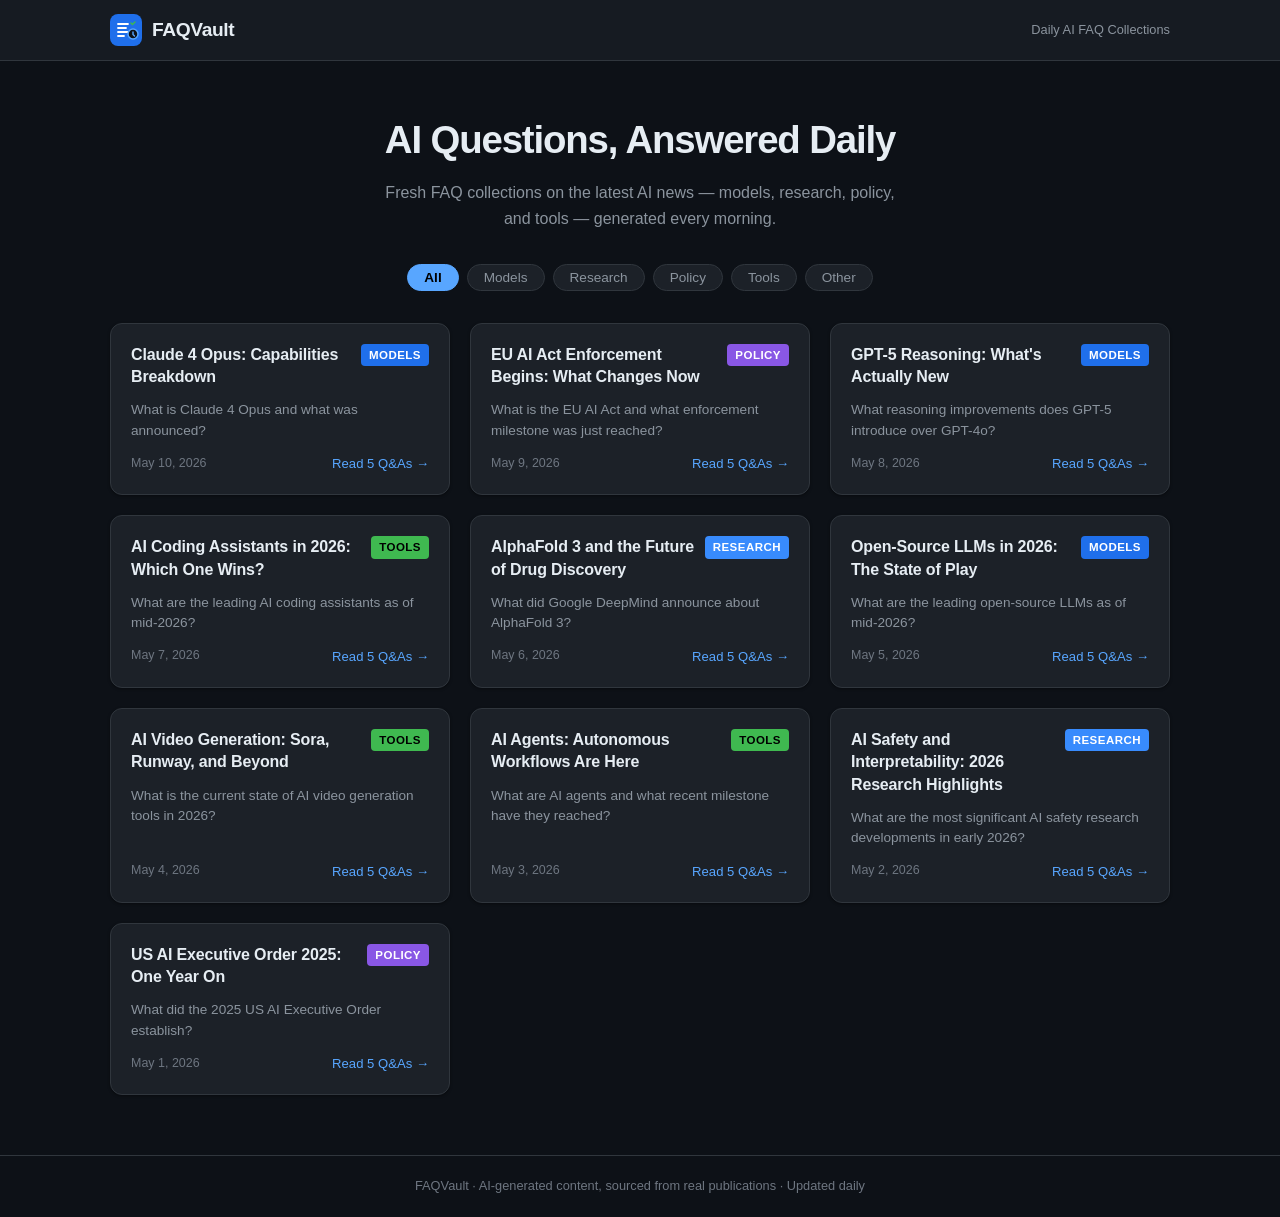
==== index.html @ 9b29792d "feat: build complete FAQVault static site - index.html + js/main.js: homepage with FAQ cards, sub-to" ====
<!DOCTYPE html>
<html lang="en">
<head>
  <meta charset="UTF-8" />
  <meta name="viewport" content="width=device-width, initial-scale=1.0" />
  <meta name="description" content="FAQVault — Daily AI-focused FAQ collections, researched and written by AI, published automatically every morning." />
  <title>FAQVault — Daily AI FAQ Collections</title>
  <link rel="stylesheet" href="css/style.css" />
</head>
<body>

  <!-- Header -->
  <header class="site-header">
    <div class="container">
      <a href="index.html" class="logo-link">
        <!-- Inline SVG logo -->
        <svg width="32" height="32" viewBox="0 0 32 32" fill="none" xmlns="http://www.w3.org/2000/svg" aria-hidden="true">
          <rect width="32" height="32" rx="8" fill="#1f6feb"/>
          <path d="M8 10h10M8 14h8M8 18h10M8 22h6" stroke="#fff" stroke-width="1.8" stroke-linecap="round"/>
          <circle cx="23" cy="20" r="5" fill="#0d1117" stroke="#58a6ff" stroke-width="1.5"/>
          <path d="M23 18v2.5l1.5 1.5" stroke="#58a6ff" stroke-width="1.4" stroke-linecap="round" stroke-linejoin="round"/>
          <path d="M21 9l1.5 1.5L25 8" stroke="#3fb950" stroke-width="1.5" stroke-linecap="round" stroke-linejoin="round"/>
        </svg>
        FAQVault
      </a>
      <span class="tagline">Daily AI FAQ Collections</span>
    </div>
  </header>

  <!-- Hero -->
  <main>
    <section class="hero">
      <div class="container">
        <h1>AI Questions, Answered Daily</h1>
        <p>Fresh FAQ collections on the latest AI news — models, research, policy, and tools — generated every morning.</p>
      </div>
    </section>

    <!-- Filter Bar -->
    <div class="container">
      <div class="filter-bar" id="filterBar">
        <button class="filter-btn active" data-topic="All">All</button>
        <button class="filter-btn" data-topic="Models">Models</button>
        <button class="filter-btn" data-topic="Research">Research</button>
        <button class="filter-btn" data-topic="Policy">Policy</button>
        <button class="filter-btn" data-topic="Tools">Tools</button>
        <button class="filter-btn" data-topic="Other">Other</button>
      </div>

      <!-- Cards Grid -->
      <div class="cards-grid" id="cardsGrid">
        <div class="empty-state"><p>Loading FAQ collections…</p></div>
      </div>
    </div>
  </main>

  <!-- Footer -->
  <footer class="site-footer">
    <div class="container">
      <p>FAQVault · AI-generated content, sourced from real publications · Updated daily</p>
    </div>
  </footer>

  <script src="js/main.js"></script>
</body>
</html>
---- css/style.css ----
/* ── FAQVault — style.css ── */

/* ── Custom Properties ── */
:root {
  --bg:          #0d1117;
  --bg-surface:  #161b22;
  --bg-card:     #1c2128;
  --border:      #30363d;
  --text:        #e6edf3;
  --text-muted:  #8b949e;
  --text-subtle: #6e7681;
  --accent:      #58a6ff;
  --accent-hover:#79b8ff;

  /* Sub-topic badge colours */
  --badge-models:   #1f6feb;
  --badge-research: #388bfd;
  --badge-policy:   #8957e5;
  --badge-tools:    #3fb950;
  --badge-other:    #d29922;

  --radius:    8px;
  --radius-lg: 12px;
  --shadow:    0 1px 3px rgba(0,0,0,0.4);
  --shadow-lg: 0 4px 16px rgba(0,0,0,0.5);
  --transition: 160ms ease;
}

/* ── Reset ── */
*, *::before, *::after { box-sizing: border-box; margin: 0; padding: 0; }
html { scroll-behavior: smooth; }
body {
  font-family: -apple-system, BlinkMacSystemFont, 'Segoe UI', Roboto, Helvetica, Arial, sans-serif;
  background: var(--bg);
  color: var(--text);
  line-height: 1.6;
  min-height: 100vh;
}
a { color: var(--accent); text-decoration: none; }
a:hover { color: var(--accent-hover); text-decoration: underline; }
img, svg { display: block; }

/* ── Layout ── */
.container {
  width: 100%;
  max-width: 1100px;
  margin: 0 auto;
  padding: 0 20px;
}

/* ── Header / Nav ── */
.site-header {
  background: var(--bg-surface);
  border-bottom: 1px solid var(--border);
  padding: 14px 0;
  position: sticky;
  top: 0;
  z-index: 100;
}
.site-header .container {
  display: flex;
  align-items: center;
  justify-content: space-between;
  gap: 16px;
}
.logo-link {
  display: flex;
  align-items: center;
  gap: 10px;
  color: var(--text);
  font-weight: 700;
  font-size: 1.2rem;
  letter-spacing: -0.02em;
}
.logo-link:hover { color: var(--accent); text-decoration: none; }
.logo-link svg { flex-shrink: 0; }
.tagline {
  font-size: 0.8rem;
  color: var(--text-muted);
  display: none;
}
@media (min-width: 480px) { .tagline { display: block; } }

/* ── Hero ── */
.hero {
  padding: 48px 0 32px;
  text-align: center;
}
.hero h1 {
  font-size: clamp(1.6rem, 4vw, 2.4rem);
  font-weight: 700;
  letter-spacing: -0.03em;
  margin-bottom: 10px;
}
.hero p {
  color: var(--text-muted);
  font-size: 1rem;
  max-width: 520px;
  margin: 0 auto;
}

/* ── Filter Bar ── */
.filter-bar {
  display: flex;
  flex-wrap: wrap;
  gap: 8px;
  padding: 0 0 32px;
  justify-content: center;
}
.filter-btn {
  background: var(--bg-card);
  border: 1px solid var(--border);
  color: var(--text-muted);
  border-radius: 20px;
  padding: 5px 16px;
  font-size: 0.85rem;
  cursor: pointer;
  transition: background var(--transition), color var(--transition), border-color var(--transition);
}
.filter-btn:hover {
  border-color: var(--accent);
  color: var(--text);
}
.filter-btn.active {
  background: var(--accent);
  border-color: var(--accent);
  color: #000;
  font-weight: 600;
}

/* ── Cards Grid ── */
.cards-grid {
  display: grid;
  grid-template-columns: repeat(auto-fill, minmax(300px, 1fr));
  gap: 20px;
  padding-bottom: 60px;
}

/* ── FAQ Card ── */
.faq-card {
  background: var(--bg-card);
  border: 1px solid var(--border);
  border-radius: var(--radius-lg);
  padding: 20px;
  display: flex;
  flex-direction: column;
  gap: 12px;
  box-shadow: var(--shadow);
  transition: border-color var(--transition), box-shadow var(--transition), transform var(--transition);
}
.faq-card:hover {
  border-color: #484f57;
  box-shadow: var(--shadow-lg);
  transform: translateY(-2px);
}
.card-header {
  display: flex;
  align-items: flex-start;
  justify-content: space-between;
  gap: 10px;
}
.faq-card h2 {
  font-size: 1rem;
  font-weight: 600;
  line-height: 1.4;
  letter-spacing: -0.01em;
}
.faq-card h2 a { color: var(--text); }
.faq-card h2 a:hover { color: var(--accent); text-decoration: none; }
.card-meta {
  display: flex;
  align-items: center;
  justify-content: space-between;
  margin-top: auto;
}
.card-date {
  font-size: 0.78rem;
  color: var(--text-subtle);
}
.card-link {
  font-size: 0.82rem;
  color: var(--accent);
  font-weight: 500;
}
.card-link:hover { color: var(--accent-hover); text-decoration: none; }
.card-preview {
  font-size: 0.85rem;
  color: var(--text-muted);
  line-height: 1.5;
  display: -webkit-box;
  -webkit-line-clamp: 3;
  -webkit-box-orient: vertical;
  overflow: hidden;
}

/* ── Sub-topic Badges ── */
.badge {
  display: inline-block;
  border-radius: 4px;
  padding: 2px 8px;
  font-size: 0.72rem;
  font-weight: 600;
  text-transform: uppercase;
  letter-spacing: 0.04em;
  white-space: nowrap;
  flex-shrink: 0;
}
.badge-Models   { background: var(--badge-models);   color: #fff; }
.badge-Research { background: var(--badge-research); color: #fff; }
.badge-Policy   { background: var(--badge-policy);   color: #fff; }
.badge-Tools    { background: var(--badge-tools);    color: #000; }
.badge-Other    { background: var(--badge-other);    color: #000; }

/* ── Empty State ── */
.empty-state {
  text-align: center;
  padding: 60px 20px;
  color: var(--text-muted);
  grid-column: 1 / -1;
}
.empty-state p { font-size: 1rem; }

/* ── FAQ Detail Page ── */
.faq-detail {
  max-width: 760px;
  margin: 0 auto;
  padding: 40px 0 80px;
}
.faq-detail-header {
  margin-bottom: 32px;
}
.faq-detail-header .back-link {
  display: inline-flex;
  align-items: center;
  gap: 6px;
  color: var(--text-muted);
  font-size: 0.88rem;
  margin-bottom: 20px;
}
.faq-detail-header .back-link:hover { color: var(--accent); text-decoration: none; }
.faq-detail-header h1 {
  font-size: clamp(1.3rem, 3vw, 1.9rem);
  font-weight: 700;
  letter-spacing: -0.03em;
  line-height: 1.3;
  margin-bottom: 12px;
}
.detail-meta {
  display: flex;
  align-items: center;
  gap: 12px;
  flex-wrap: wrap;
}
.detail-date {
  font-size: 0.85rem;
  color: var(--text-muted);
}
.copy-link-btn {
  background: var(--bg-card);
  border: 1px solid var(--border);
  color: var(--text-muted);
  border-radius: var(--radius);
  padding: 4px 12px;
  font-size: 0.8rem;
  cursor: pointer;
  transition: color var(--transition), border-color var(--transition);
}
.copy-link-btn:hover { color: var(--text); border-color: var(--accent); }
.copy-link-btn.copied { color: var(--badge-tools); border-color: var(--badge-tools); }

/* ── Accordion ── */
.accordion {
  display: flex;
  flex-direction: column;
  gap: 12px;
}
.accordion-item {
  background: var(--bg-card);
  border: 1px solid var(--border);
  border-radius: var(--radius-lg);
  overflow: hidden;
  transition: border-color var(--transition);
}
.accordion-item.open { border-color: #484f57; }
.accordion-btn {
  width: 100%;
  background: none;
  border: none;
  padding: 18px 20px;
  display: flex;
  align-items: center;
  justify-content: space-between;
  gap: 16px;
  cursor: pointer;
  text-align: left;
  color: var(--text);
  font-size: 1rem;
  font-weight: 600;
  line-height: 1.4;
  transition: background var(--transition);
}
.accordion-btn:hover { background: rgba(255,255,255,0.03); }
.accordion-btn .q-number {
  display: inline-block;
  min-width: 26px;
  height: 26px;
  line-height: 26px;
  text-align: center;
  border-radius: 50%;
  background: var(--bg-surface);
  font-size: 0.78rem;
  font-weight: 700;
  color: var(--accent);
  flex-shrink: 0;
  border: 1px solid var(--border);
}
.accordion-btn .q-text { flex: 1; }
.accordion-icon {
  width: 18px;
  height: 18px;
  flex-shrink: 0;
  color: var(--text-muted);
  transition: transform var(--transition);
}
.accordion-item.open .accordion-icon { transform: rotate(45deg); }

.accordion-body {
  max-height: 0;
  overflow: hidden;
  transition: max-height 280ms ease;
}
.accordion-item.open .accordion-body { max-height: 800px; }
.accordion-body-inner {
  padding: 0 20px 20px 62px;
  color: var(--text-muted);
  font-size: 0.93rem;
  line-height: 1.7;
}
.accordion-body-inner .answer-text { white-space: pre-line; }
.accordion-body-inner .source-line {
  display: block;
  margin-top: 12px;
  font-size: 0.8rem;
  color: var(--text-subtle);
  font-style: italic;
}

/* ── Not Found / Error ── */
.not-found {
  text-align: center;
  padding: 80px 20px;
  color: var(--text-muted);
}
.not-found h2 { font-size: 1.4rem; margin-bottom: 8px; color: var(--text); }
.not-found a { color: var(--accent); }

/* ── Footer ── */
.site-footer {
  border-top: 1px solid var(--border);
  padding: 20px 0;
  text-align: center;
  font-size: 0.8rem;
  color: var(--text-subtle);
}
.site-footer a { color: var(--text-muted); }
.site-footer a:hover { color: var(--accent); }

/* ── Responsive ── */
@media (max-width: 600px) {
  .cards-grid { grid-template-columns: 1fr; }
  .accordion-body-inner { padding-left: 20px; }
  .faq-detail { padding: 24px 0 60px; }
}
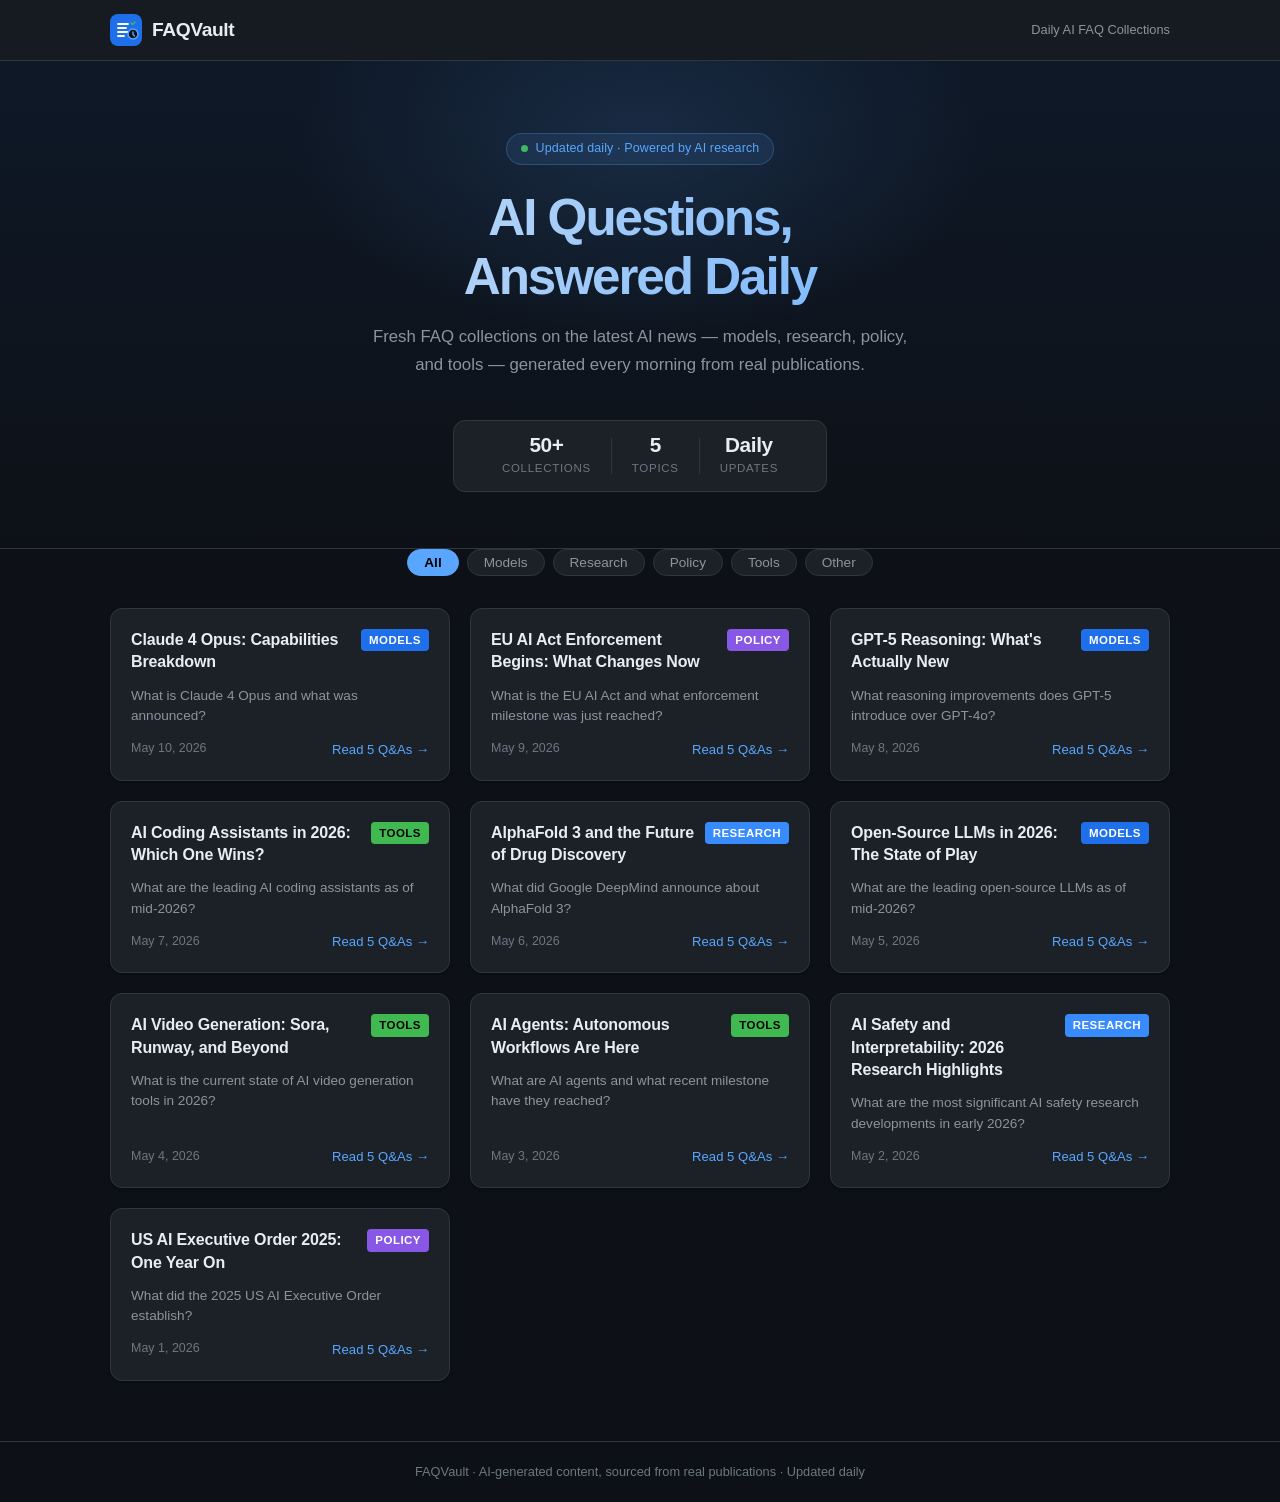
==== commit fe0a8649: "feat: redesign hero section with gradient, badge, and stats row - Add radial glow background and gra" ====
--- a/index.html
+++ b/index.html
@@ -30,9 +30,30 @@
   <!-- Hero -->
   <main>
     <section class="hero">
+      <div class="hero-glow" aria-hidden="true"></div>
       <div class="container">
-        <h1>AI Questions, Answered Daily</h1>
-        <p>Fresh FAQ collections on the latest AI news — models, research, policy, and tools — generated every morning.</p>
+        <div class="hero-badge">
+          <span class="hero-badge-dot" aria-hidden="true"></span>
+          Updated daily &middot; Powered by AI research
+        </div>
+        <h1>AI Questions,<br>Answered Daily</h1>
+        <p>Fresh FAQ collections on the latest AI news — models, research, policy, and tools — generated every morning from real publications.</p>
+        <div class="hero-stats" aria-label="Site statistics">
+          <div class="hero-stat">
+            <span class="hero-stat-number">50+</span>
+            <span class="hero-stat-label">Collections</span>
+          </div>
+          <div class="hero-stat-divider" aria-hidden="true"></div>
+          <div class="hero-stat">
+            <span class="hero-stat-number">5</span>
+            <span class="hero-stat-label">Topics</span>
+          </div>
+          <div class="hero-stat-divider" aria-hidden="true"></div>
+          <div class="hero-stat">
+            <span class="hero-stat-number">Daily</span>
+            <span class="hero-stat-label">Updates</span>
+          </div>
+        </div>
       </div>
     </section>
 
--- a/css/style.css
+++ b/css/style.css
@@ -83,20 +83,102 @@
 
 /* ── Hero ── */
 .hero {
-  padding: 48px 0 32px;
+  position: relative;
+  padding: 72px 0 56px;
   text-align: center;
+  overflow: hidden;
+  background: linear-gradient(180deg, rgba(31,111,235,0.08) 0%, transparent 100%);
+  border-bottom: 1px solid var(--border);
+}
+.hero-glow {
+  position: absolute;
+  top: -120px;
+  left: 50%;
+  transform: translateX(-50%);
+  width: 700px;
+  height: 400px;
+  background: radial-gradient(ellipse at center, rgba(88,166,255,0.14) 0%, transparent 70%);
+  pointer-events: none;
+}
+.hero-badge {
+  display: inline-flex;
+  align-items: center;
+  gap: 8px;
+  background: rgba(88,166,255,0.1);
+  border: 1px solid rgba(88,166,255,0.25);
+  border-radius: 20px;
+  padding: 5px 14px;
+  font-size: 0.78rem;
+  color: var(--accent);
+  letter-spacing: 0.01em;
+  margin-bottom: 24px;
+}
+.hero-badge-dot {
+  width: 7px;
+  height: 7px;
+  border-radius: 50%;
+  background: #3fb950;
+  flex-shrink: 0;
+  box-shadow: 0 0 0 0 rgba(63,185,80,0.5);
+  animation: pulse-dot 2s ease-in-out infinite;
+}
+@keyframes pulse-dot {
+  0%, 100% { box-shadow: 0 0 0 0 rgba(63,185,80,0.5); }
+  50%       { box-shadow: 0 0 0 5px rgba(63,185,80,0); }
 }
 .hero h1 {
-  font-size: clamp(1.6rem, 4vw, 2.4rem);
+  font-size: clamp(2rem, 5vw, 3.2rem);
+  font-weight: 800;
+  letter-spacing: -0.04em;
+  line-height: 1.15;
+  margin-bottom: 16px;
+  background: linear-gradient(135deg, var(--text) 0%, var(--accent) 100%);
+  -webkit-background-clip: text;
+  -webkit-text-fill-color: transparent;
+  background-clip: text;
+}
+.hero p {
+  color: var(--text-muted);
+  font-size: 1.05rem;
+  max-width: 540px;
+  margin: 0 auto 36px;
+  line-height: 1.7;
+}
+.hero-stats {
+  display: inline-flex;
+  align-items: center;
+  gap: 0;
+  background: var(--bg-card);
+  border: 1px solid var(--border);
+  border-radius: var(--radius-lg);
+  padding: 14px 28px;
+  margin-top: 4px;
+}
+.hero-stat {
+  display: flex;
+  flex-direction: column;
+  align-items: center;
+  gap: 3px;
+  padding: 0 20px;
+}
+.hero-stat-number {
+  font-size: 1.3rem;
   font-weight: 700;
-  letter-spacing: -0.03em;
-  margin-bottom: 10px;
-}
-.hero p {
-  color: var(--text-muted);
-  font-size: 1rem;
-  max-width: 520px;
-  margin: 0 auto;
+  color: var(--text);
+  letter-spacing: -0.02em;
+  line-height: 1;
+}
+.hero-stat-label {
+  font-size: 0.72rem;
+  color: var(--text-subtle);
+  text-transform: uppercase;
+  letter-spacing: 0.06em;
+}
+.hero-stat-divider {
+  width: 1px;
+  height: 36px;
+  background: var(--border);
+  flex-shrink: 0;
 }
 
 /* ── Filter Bar ── */
